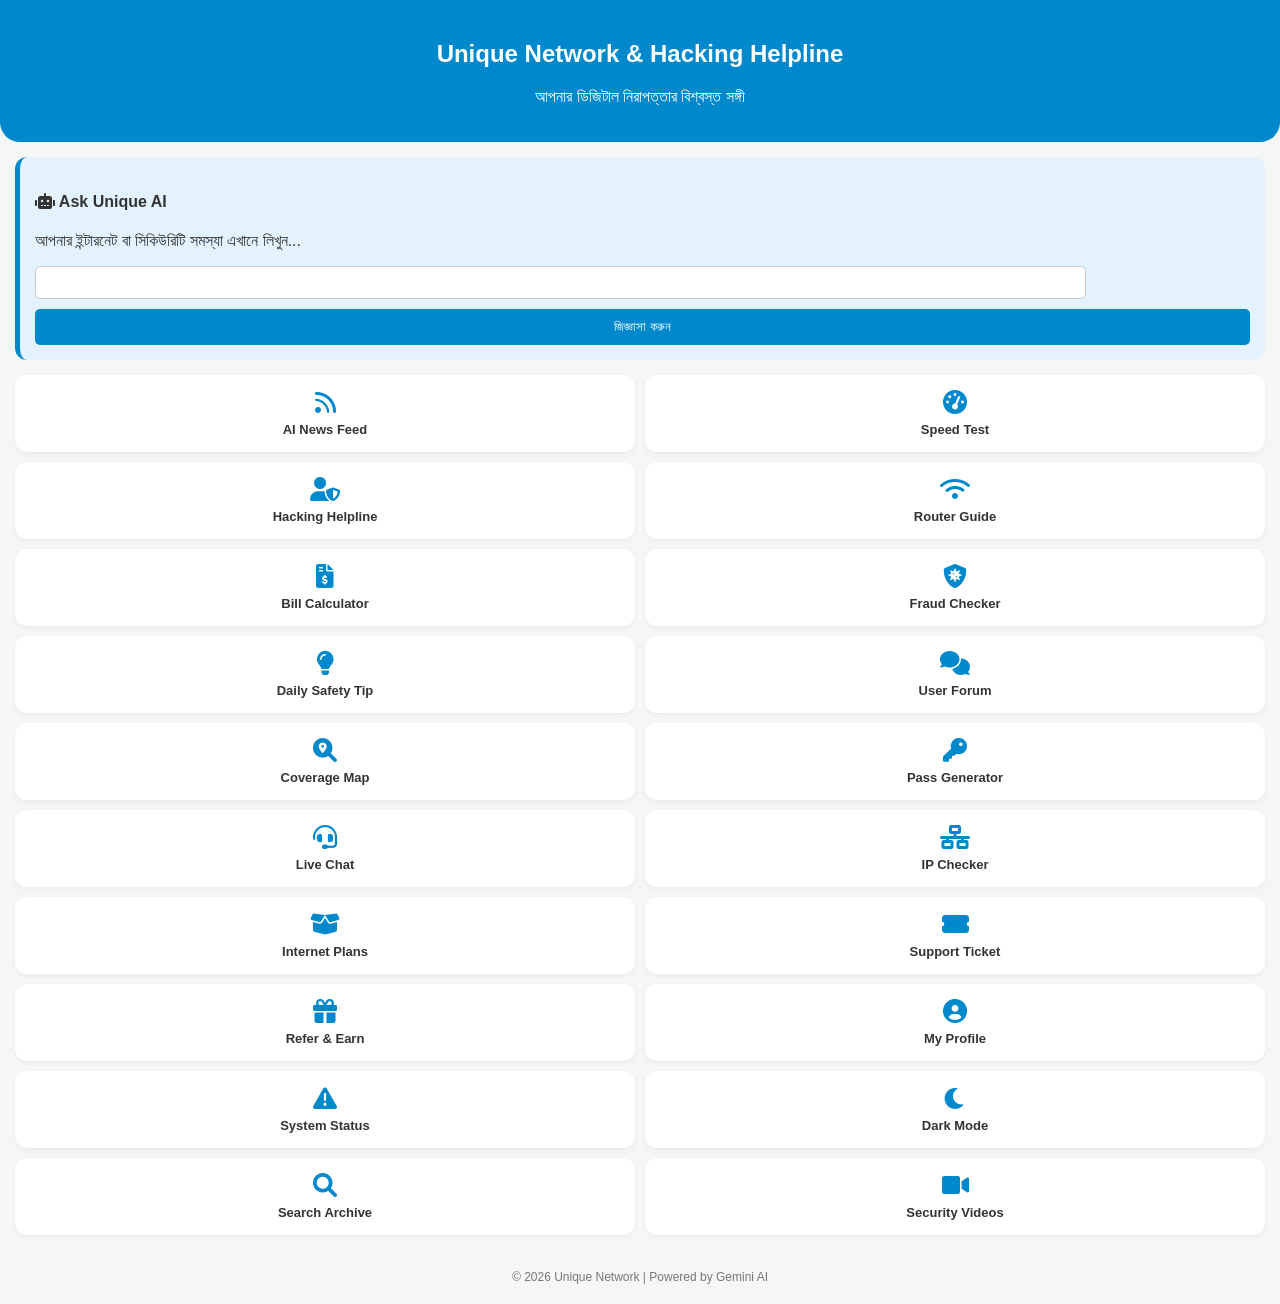
==== index.html @ 54eca602 "Initial commit" ====
<!DOCTYPE html>
<html lang="bn">
<head>
    <meta charset="UTF-8">
    <meta name="viewport" content="width=device-width, initial-scale=1.0">
    <title>Unique AI Mini App</title>
    <script src="https://telegram.org/js/telegram-web-app.js"></script>
    <link rel="stylesheet" href="https://cdnjs.cloudflare.com/ajax/libs/font-awesome/6.0.0/css/all.min.css">
    <style>
        :root { --primary: #0088cc; --bg: #f4f7f6; --card: #ffffff; --text: #333; }
        body { font-family: 'Segoe UI', Tahoma, Geneva, Verdana, sans-serif; background: var(--bg); margin: 0; padding: 0; color: var(--text); }
        .header { background: var(--primary); color: white; padding: 20px; text-align: center; border-bottom-left-radius: 20px; border-bottom-right-radius: 20px; shadow: 0 4px 6px rgba(0,0,0,0.1); }
        .container { padding: 15px; }
        .grid { display: grid; grid-template-columns: repeat(2, 1fr); gap: 10px; margin-top: 15px; }
        .card { background: var(--card); padding: 15px; border-radius: 12px; text-align: center; box-shadow: 0 2px 5px rgba(0,0,0,0.05); transition: 0.3s; }
        .card i { font-size: 24px; color: var(--primary); margin-bottom: 8px; }
        .card p { margin: 0; font-size: 13px; font-weight: 600; }
        .ai-box { background: #e3f2fd; padding: 15px; border-radius: 12px; margin-bottom: 15px; border-left: 5px solid var(--primary); }
        .footer { text-align: center; padding: 20px; font-size: 12px; color: #777; }
        .btn { background: var(--primary); color: white; border: none; padding: 10px 20px; border-radius: 5px; width: 100%; margin-top: 10px; }
    </style>
</head>
<body>
    <div class="header">
        <h2>Unique Network & Hacking Helpline</h2>
        <p>আপনার ডিজিটাল নিরাপত্তার বিশ্বস্ত সঙ্গী</p>
    </div>

    <div class="container">
        <div class="ai-box">
            <h4><i class="fas fa-robot"></i> Ask Unique AI</h4>
            <p>আপনার ইন্টারনেট বা সিকিউরিটি সমস্যা এখানে লিখুন...</p>
            <input type="text" style="width: 85%; padding: 8px; border-radius: 5px; border: 1px solid #ccc;">
            <button class="btn">জিজ্ঞাসা করুন</button>
        </div>

        <div class="grid">
            <div class="card"><i class="fas fa-rss"></i><p>AI News Feed</p></div>
            <div class="card"><i class="fas fa-tachometer-alt"></i><p>Speed Test</p></div>
            <div class="card"><i class="fas fa-user-shield"></i><p>Hacking Helpline</p></div>
            <div class="card"><i class="fas fa-wifi"></i><p>Router Guide</p></div>
            <div class="card"><i class="fas fa-file-invoice-dollar"></i><p>Bill Calculator</p></div>
            <div class="card"><i class="fas fa-shield-virus"></i><p>Fraud Checker</p></div>
            <div class="card"><i class="fas fa-lightbulb"></i><p>Daily Safety Tip</p></div>
            <div class="card"><i class="fas fa-comments"></i><p>User Forum</p></div>
            <div class="card"><i class="fas fa-search-location"></i><p>Coverage Map</p></div>
            <div class="card"><i class="fas fa-key"></i><p>Pass Generator</p></div>
            <div class="card"><i class="fas fa-headset"></i><p>Live Chat</p></div>
            <div class="card"><i class="fas fa-network-wired"></i><p>IP Checker</p></div>
            <div class="card"><i class="fas fa-box-open"></i><p>Internet Plans</p></div>
            <div class="card"><i class="fas fa-ticket-alt"></i><p>Support Ticket</p></div>
            <div class="card"><i class="fas fa-gift"></i><p>Refer & Earn</p></div>
            <div class="card"><i class="fas fa-user-circle"></i><p>My Profile</p></div>
            <div class="card"><i class="fas fa-exclamation-triangle"></i><p>System Status</p></div>
            <div class="card"><i class="fas fa-moon"></i><p>Dark Mode</p></div>
            <div class="card"><i class="fas fa-search"></i><p>Search Archive</p></div>
            <div class="card"><i class="fas fa-video"></i><p>Security Videos</p></div>
        </div>
    </div>

    <div class="footer">
        © 2026 Unique Network | Powered by Gemini AI
    </div>

    <script>
        let tg = window.Telegram.WebApp;
        tg.expand(); // অ্যাপটিকে পূর্ণ স্ক্রিনে খুলবে
    </script>
</body>
  </html>
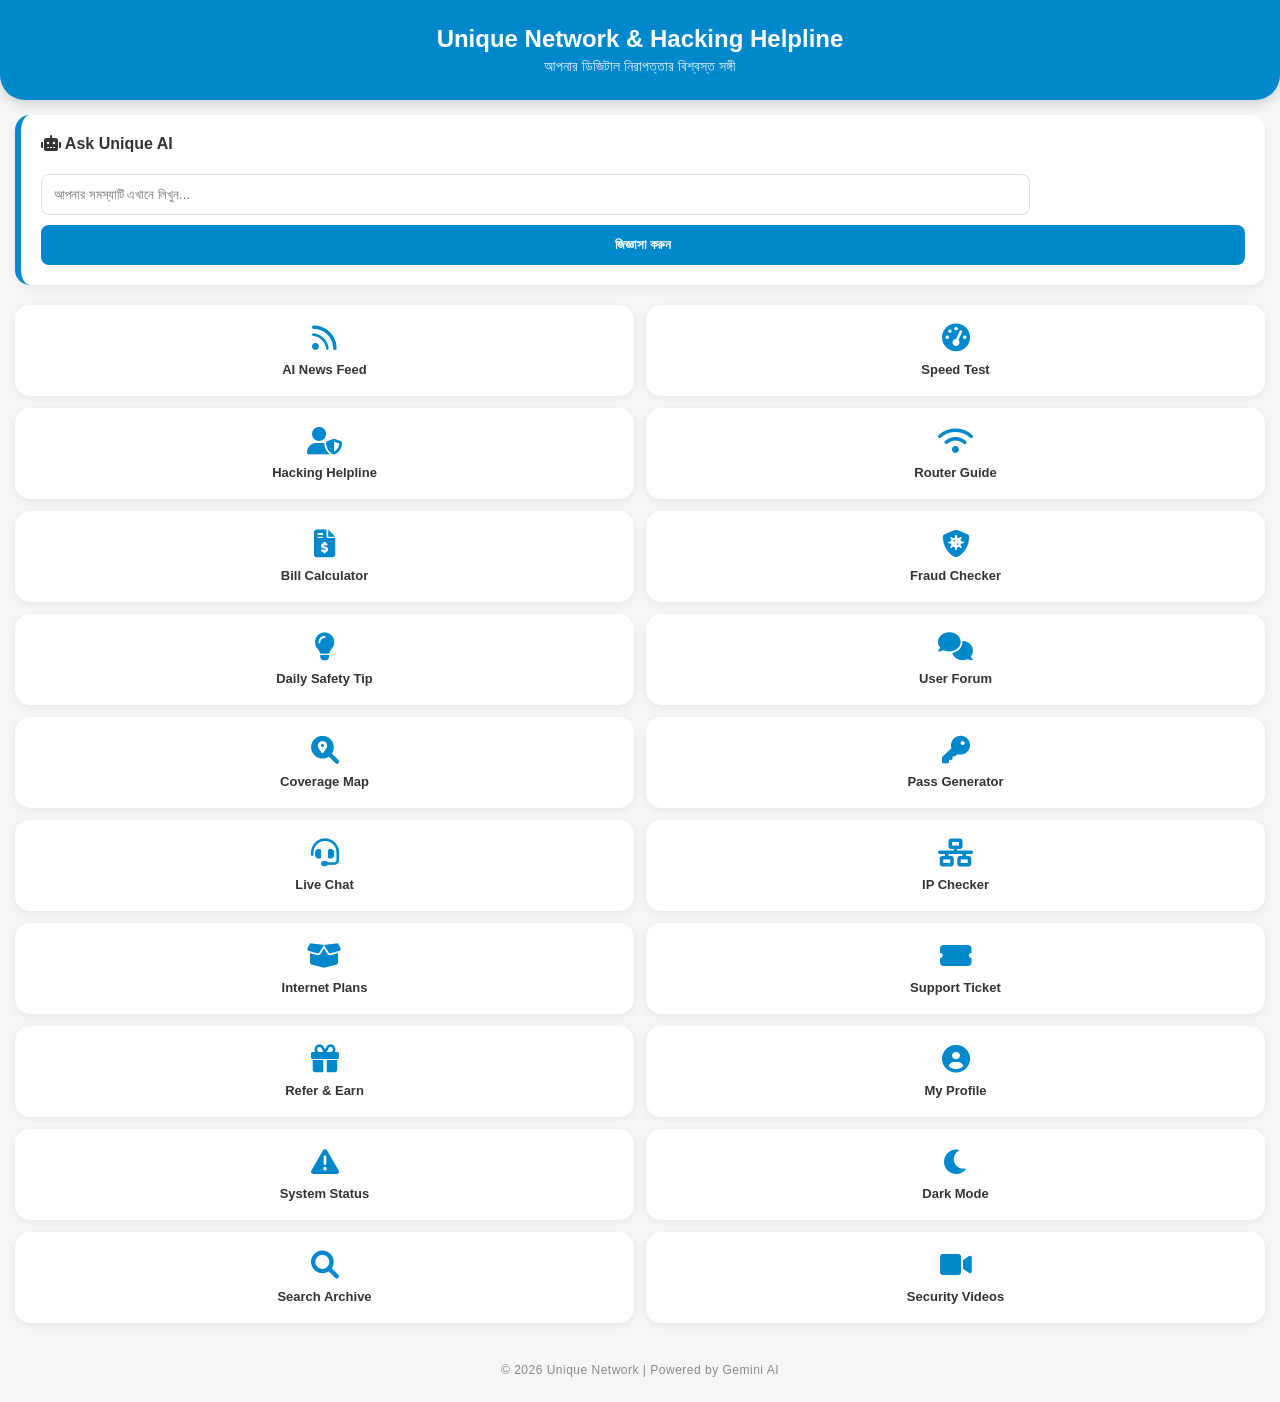
==== commit bc1aed7d: "Refactor index.html with updates and enhancements Updated the title and enhanced styling for the hea" ====
--- a/index.html
+++ b/index.html
@@ -3,58 +3,59 @@
 <head>
     <meta charset="UTF-8">
     <meta name="viewport" content="width=device-width, initial-scale=1.0">
-    <title>Unique AI Mini App</title>
+    <title>Unique AI Super App</title>
     <script src="https://telegram.org/js/telegram-web-app.js"></script>
     <link rel="stylesheet" href="https://cdnjs.cloudflare.com/ajax/libs/font-awesome/6.0.0/css/all.min.css">
     <style>
         :root { --primary: #0088cc; --bg: #f4f7f6; --card: #ffffff; --text: #333; }
-        body { font-family: 'Segoe UI', Tahoma, Geneva, Verdana, sans-serif; background: var(--bg); margin: 0; padding: 0; color: var(--text); }
-        .header { background: var(--primary); color: white; padding: 20px; text-align: center; border-bottom-left-radius: 20px; border-bottom-right-radius: 20px; shadow: 0 4px 6px rgba(0,0,0,0.1); }
+        body { font-family: 'Segoe UI', sans-serif; background: var(--bg); margin: 0; padding: 0; color: var(--text); overflow-x: hidden; }
+        .header { background: var(--primary); color: white; padding: 25px 20px; text-align: center; border-bottom-left-radius: 25px; border-bottom-right-radius: 25px; box-shadow: 0 4px 12px rgba(0,0,0,0.15); }
         .container { padding: 15px; }
-        .grid { display: grid; grid-template-columns: repeat(2, 1fr); gap: 10px; margin-top: 15px; }
-        .card { background: var(--card); padding: 15px; border-radius: 12px; text-align: center; box-shadow: 0 2px 5px rgba(0,0,0,0.05); transition: 0.3s; }
-        .card i { font-size: 24px; color: var(--primary); margin-bottom: 8px; }
+        .ai-box { background: white; padding: 20px; border-radius: 15px; margin-bottom: 20px; border-left: 6px solid var(--primary); box-shadow: 0 4px 6px rgba(0,0,0,0.05); }
+        .ai-box input { width: 80%; padding: 12px; border: 1px solid #ddd; border-radius: 8px; margin-bottom: 10px; }
+        .grid { display: grid; grid-template-columns: repeat(2, 1fr); gap: 12px; }
+        .card { background: var(--card); padding: 18px; border-radius: 15px; text-align: center; box-shadow: 0 2px 8px rgba(0,0,0,0.06); transition: 0.3s; cursor: pointer; border: 1px solid transparent; }
+        .card:active { transform: scale(0.95); background: #e3f2fd; border-color: var(--primary); }
+        .card i { font-size: 28px; color: var(--primary); margin-bottom: 10px; display: block; }
         .card p { margin: 0; font-size: 13px; font-weight: 600; }
-        .ai-box { background: #e3f2fd; padding: 15px; border-radius: 12px; margin-bottom: 15px; border-left: 5px solid var(--primary); }
-        .footer { text-align: center; padding: 20px; font-size: 12px; color: #777; }
-        .btn { background: var(--primary); color: white; border: none; padding: 10px 20px; border-radius: 5px; width: 100%; margin-top: 10px; }
+        .footer { text-align: center; padding: 25px; font-size: 12px; color: #888; letter-spacing: 0.5px; }
+        .btn-main { background: var(--primary); color: white; border: none; padding: 12px 25px; border-radius: 8px; font-weight: bold; cursor: pointer; width: 100%; }
     </style>
 </head>
 <body>
     <div class="header">
-        <h2>Unique Network & Hacking Helpline</h2>
-        <p>আপনার ডিজিটাল নিরাপত্তার বিশ্বস্ত সঙ্গী</p>
+        <h2 style="margin:0;">Unique Network & Hacking Helpline</h2>
+        <p style="margin:5px 0 0; font-size:14px; opacity:0.9;">আপনার ডিজিটাল নিরাপত্তার বিশ্বস্ত সঙ্গী</p>
     </div>
 
     <div class="container">
         <div class="ai-box">
-            <h4><i class="fas fa-robot"></i> Ask Unique AI</h4>
-            <p>আপনার ইন্টারনেট বা সিকিউরিটি সমস্যা এখানে লিখুন...</p>
-            <input type="text" style="width: 85%; padding: 8px; border-radius: 5px; border: 1px solid #ccc;">
-            <button class="btn">জিজ্ঞাসা করুন</button>
+            <h4 style="margin-top:0;"><i class="fas fa-robot"></i> Ask Unique AI</h4>
+            <input type="text" id="aiQuery" placeholder="আপনার সমস্যাটি এখানে লিখুন...">
+            <button class="btn-main" onclick="askAI()">জিজ্ঞাসা করুন</button>
         </div>
 
         <div class="grid">
-            <div class="card"><i class="fas fa-rss"></i><p>AI News Feed</p></div>
-            <div class="card"><i class="fas fa-tachometer-alt"></i><p>Speed Test</p></div>
-            <div class="card"><i class="fas fa-user-shield"></i><p>Hacking Helpline</p></div>
-            <div class="card"><i class="fas fa-wifi"></i><p>Router Guide</p></div>
-            <div class="card"><i class="fas fa-file-invoice-dollar"></i><p>Bill Calculator</p></div>
-            <div class="card"><i class="fas fa-shield-virus"></i><p>Fraud Checker</p></div>
-            <div class="card"><i class="fas fa-lightbulb"></i><p>Daily Safety Tip</p></div>
-            <div class="card"><i class="fas fa-comments"></i><p>User Forum</p></div>
-            <div class="card"><i class="fas fa-search-location"></i><p>Coverage Map</p></div>
-            <div class="card"><i class="fas fa-key"></i><p>Pass Generator</p></div>
-            <div class="card"><i class="fas fa-headset"></i><p>Live Chat</p></div>
-            <div class="card"><i class="fas fa-network-wired"></i><p>IP Checker</p></div>
-            <div class="card"><i class="fas fa-box-open"></i><p>Internet Plans</p></div>
-            <div class="card"><i class="fas fa-ticket-alt"></i><p>Support Ticket</p></div>
-            <div class="card"><i class="fas fa-gift"></i><p>Refer & Earn</p></div>
-            <div class="card"><i class="fas fa-user-circle"></i><p>My Profile</p></div>
-            <div class="card"><i class="fas fa-exclamation-triangle"></i><p>System Status</p></div>
-            <div class="card"><i class="fas fa-moon"></i><p>Dark Mode</p></div>
-            <div class="card"><i class="fas fa-search"></i><p>Search Archive</p></div>
-            <div class="card"><i class="fas fa-video"></i><p>Security Videos</p></div>
+            <div class="card" onclick="openLink('https://uniquenetworkbd.blogspot.com')"><i class="fas fa-rss"></i><p>AI News Feed</p></div>
+            <div class="card" onclick="openLink('https://www.fast.com')"><i class="fas fa-tachometer-alt"></i><p>Speed Test</p></div>
+            <div class="card" onclick="openLink('https://t.me/YourUsername')"><i class="fas fa-user-shield"></i><p>Hacking Helpline</p></div>
+            <div class="card" onclick="alert('রাউটার সেটিংস লোড হচ্ছে...')"><i class="fas fa-wifi"></i><p>Router Guide</p></div>
+            <div class="card" onclick="calculateBill()"><i class="fas fa-file-invoice-dollar"></i><p>Bill Calculator</p></div>
+            <div class="card" onclick="alert('লিঙ্কটি স্ক্যান করা হচ্ছে...')"><i class="fas fa-shield-virus"></i><p>Fraud Checker</p></div>
+            <div class="card" onclick="alert('আজকের টিপস: সবসময় ২-ফ্যাক্টর অথেনটিকেশন ব্যবহার করুন।')"><i class="fas fa-lightbulb"></i><p>Daily Safety Tip</p></div>
+            <div class="card" onclick="openLink('https://t.me/YourGroupLink')"><i class="fas fa-comments"></i><p>User Forum</p></div>
+            <div class="card" onclick="alert('নোয়াখালী এরিয়া ম্যাপ লোড হচ্ছে...')"><i class="fas fa-search-location"></i><p>Coverage Map</p></div>
+            <div class="card" onclick="generatePass()"><i class="fas fa-key"></i><p>Pass Generator</p></div>
+            <div class="card" onclick="openLink('https://wa.me/YourNumber')"><i class="fas fa-headset"></i><p>Live Chat</p></div>
+            <div class="card" onclick="openLink('https://www.whatismyip.com')"><i class="fas fa-network-wired"></i><p>IP Checker</p></div>
+            <div class="card" onclick="alert('আমাদের প্যাকেজ: ৫এমবিপিএস - ৫০০ টাকা')"><i class="fas fa-box-open"></i><p>Internet Plans</p></div>
+            <div class="card" onclick="alert('টিকিট সিস্টেম শীঘ্রই আসছে...')"><i class="fas fa-ticket-alt"></i><p>Support Ticket</p></div>
+            <div class="card" onclick="alert('রেফার করে জিতে নিন ডিসকাউন্ট!')"><i class="fas fa-gift"></i><p>Refer & Earn</p></div>
+            <div class="card" onclick="alert('আপনার প্রোফাইল ডাটা নিরাপদ আছে।')"><i class="fas fa-user-circle"></i><p>My Profile</p></div>
+            <div class="card" onclick="alert('সার্ভার স্ট্যাটাস: অনলাইন ✅')"><i class="fas fa-exclamation-triangle"></i><p>System Status</p></div>
+            <div class="card" onclick="toggleDarkMode()"><i class="fas fa-moon"></i><p>Dark Mode</p></div>
+            <div class="card" onclick="openLink('https://uniquenetworkbd.blogspot.com/search')"><i class="fas fa-search"></i><p>Search Archive</p></div>
+            <div class="card" onclick="openLink('https://youtube.com/@YourChannel')"><i class="fas fa-video"></i><p>Security Videos</p></div>
         </div>
     </div>
 
@@ -64,7 +65,32 @@
 
     <script>
         let tg = window.Telegram.WebApp;
-        tg.expand(); // অ্যাপটিকে পূর্ণ স্ক্রিনে খুলবে
+        tg.expand(); 
+
+        function openLink(url) { tg.openLink(url); }
+
+        function askAI() {
+            let query = document.getElementById('aiQuery').value;
+            if(query) {
+                tg.sendData(query); // এটি Make.com এ ডাটা পাঠাবে
+                alert("আপনার প্রশ্নটি জমা হয়েছে। এআই শীঘ্রই উত্তর দেবে।");
+            }
+        }
+
+        function generatePass() {
+            let pass = Math.random().toString(36).slice(-10);
+            alert("আপনার সিকিউর পাসওয়ার্ড: " + pass);
+        }
+
+        function calculateBill() {
+            let speed = prompt("কত Mbps ইন্টারনেট প্রয়োজন?");
+            if(speed) alert(speed + " Mbps এর আনুমানিক বিল " + (speed * 100) + " টাকা।");
+        }
+
+        function toggleDarkMode() {
+            document.body.style.backgroundColor = (document.body.style.backgroundColor === 'rgb(34, 34, 34)') ? '#f4f7f6' : '#222';
+            document.body.style.color = (document.body.style.color === 'white') ? '#333' : 'white';
+        }
     </script>
 </body>
-  </html>
+</html>
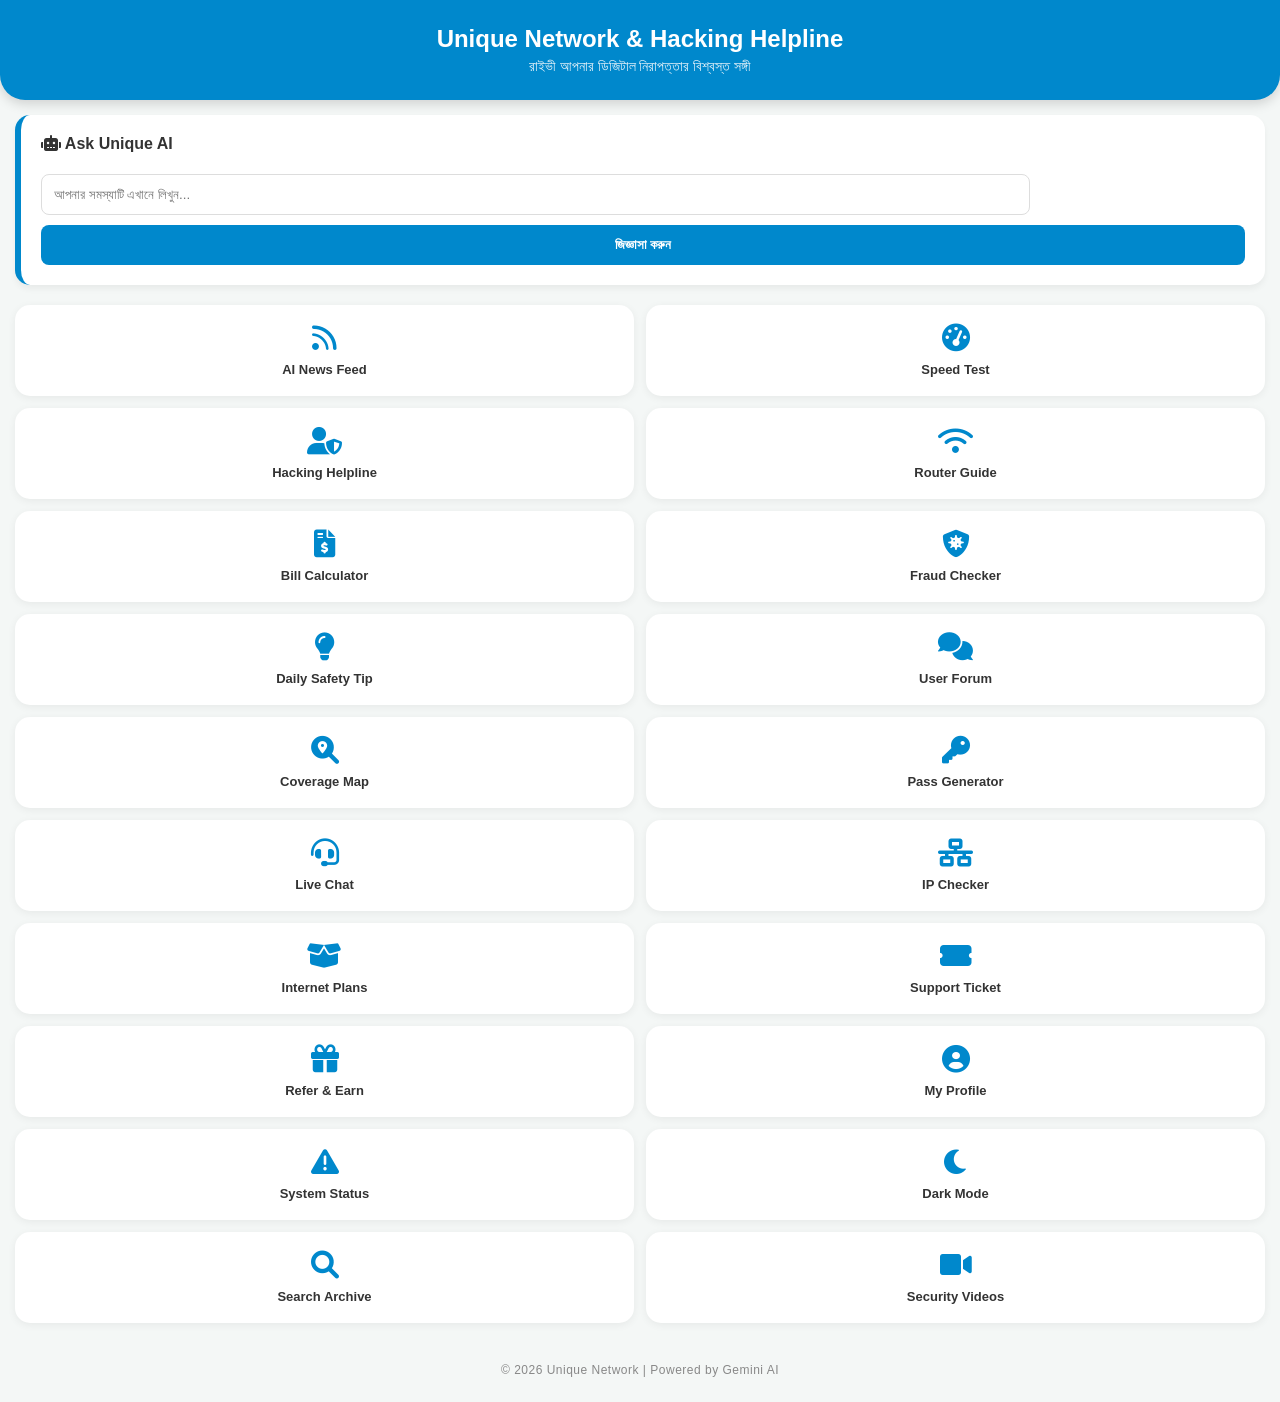
==== commit dcdcb372: "Update index.html" ====
--- a/index.html
+++ b/index.html
@@ -25,7 +25,7 @@
 <body>
     <div class="header">
         <h2 style="margin:0;">Unique Network & Hacking Helpline</h2>
-        <p style="margin:5px 0 0; font-size:14px; opacity:0.9;">আপনার ডিজিটাল নিরাপত্তার বিশ্বস্ত সঙ্গী</p>
+        <p style="margin:5px 0 0; font-size:14px; opacity:0.9;">রাইভী আপনার ডিজিটাল নিরাপত্তার বিশ্বস্ত সঙ্গী</p>
     </div>
 
     <div class="container">
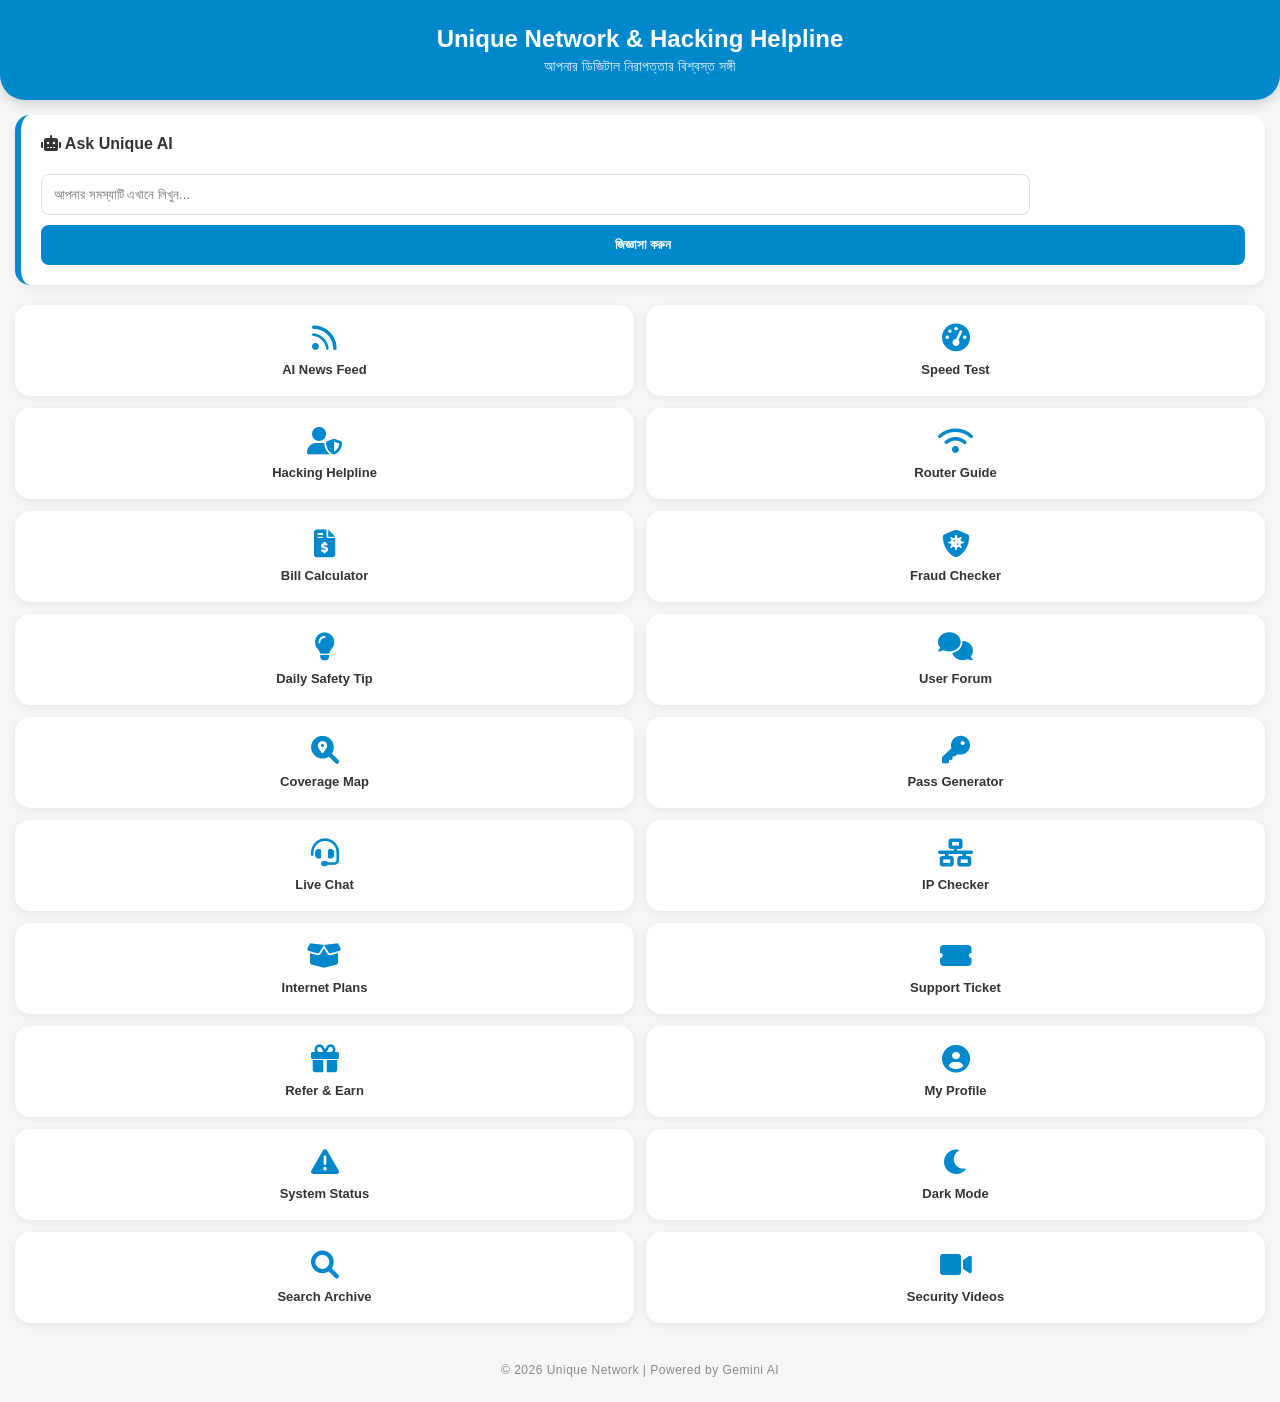
==== commit 25b068ad: "Update index.html" ====
--- a/index.html
+++ b/index.html
@@ -25,7 +25,7 @@
 <body>
     <div class="header">
         <h2 style="margin:0;">Unique Network & Hacking Helpline</h2>
-        <p style="margin:5px 0 0; font-size:14px; opacity:0.9;">রাইভী আপনার ডিজিটাল নিরাপত্তার বিশ্বস্ত সঙ্গী</p>
+        <p style="margin:5px 0 0; font-size:14px; opacity:0.9;">আপনার ডিজিটাল নিরাপত্তার বিশ্বস্ত সঙ্গী</p>
     </div>
 
     <div class="container">
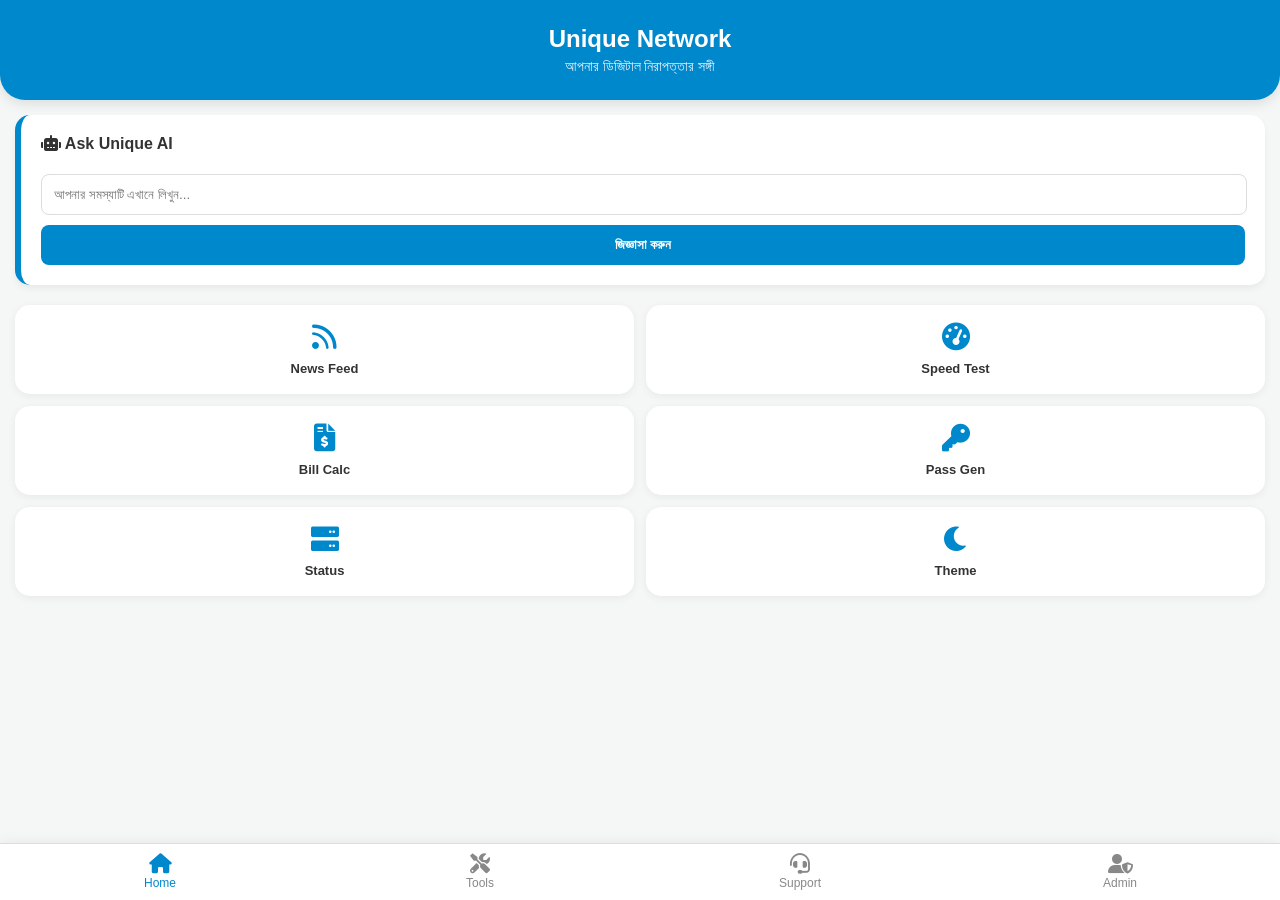
==== commit 56beda2c: "Refactor index.html structure and content" ====
--- a/index.html
+++ b/index.html
@@ -4,28 +4,14 @@
     <meta charset="UTF-8">
     <meta name="viewport" content="width=device-width, initial-scale=1.0">
     <title>Unique AI Super App</title>
+    <link rel="stylesheet" href="css/style.css">
+    <link rel="stylesheet" href="https://cdnjs.cloudflare.com/ajax/libs/font-awesome/6.0.0/css/all.min.css">
     <script src="https://telegram.org/js/telegram-web-app.js"></script>
-    <link rel="stylesheet" href="https://cdnjs.cloudflare.com/ajax/libs/font-awesome/6.0.0/css/all.min.css">
-    <style>
-        :root { --primary: #0088cc; --bg: #f4f7f6; --card: #ffffff; --text: #333; }
-        body { font-family: 'Segoe UI', sans-serif; background: var(--bg); margin: 0; padding: 0; color: var(--text); overflow-x: hidden; }
-        .header { background: var(--primary); color: white; padding: 25px 20px; text-align: center; border-bottom-left-radius: 25px; border-bottom-right-radius: 25px; box-shadow: 0 4px 12px rgba(0,0,0,0.15); }
-        .container { padding: 15px; }
-        .ai-box { background: white; padding: 20px; border-radius: 15px; margin-bottom: 20px; border-left: 6px solid var(--primary); box-shadow: 0 4px 6px rgba(0,0,0,0.05); }
-        .ai-box input { width: 80%; padding: 12px; border: 1px solid #ddd; border-radius: 8px; margin-bottom: 10px; }
-        .grid { display: grid; grid-template-columns: repeat(2, 1fr); gap: 12px; }
-        .card { background: var(--card); padding: 18px; border-radius: 15px; text-align: center; box-shadow: 0 2px 8px rgba(0,0,0,0.06); transition: 0.3s; cursor: pointer; border: 1px solid transparent; }
-        .card:active { transform: scale(0.95); background: #e3f2fd; border-color: var(--primary); }
-        .card i { font-size: 28px; color: var(--primary); margin-bottom: 10px; display: block; }
-        .card p { margin: 0; font-size: 13px; font-weight: 600; }
-        .footer { text-align: center; padding: 25px; font-size: 12px; color: #888; letter-spacing: 0.5px; }
-        .btn-main { background: var(--primary); color: white; border: none; padding: 12px 25px; border-radius: 8px; font-weight: bold; cursor: pointer; width: 100%; }
-    </style>
 </head>
 <body>
     <div class="header">
-        <h2 style="margin:0;">Unique Network & Hacking Helpline</h2>
-        <p style="margin:5px 0 0; font-size:14px; opacity:0.9;">আপনার ডিজিটাল নিরাপত্তার বিশ্বস্ত সঙ্গী</p>
+        <h2 style="margin:0;">Unique Network</h2>
+        <p style="margin:5px 0 0; font-size:14px; opacity:0.9;">আপনার ডিজিটাল নিরাপত্তার সঙ্গী</p>
     </div>
 
     <div class="container">
@@ -36,61 +22,22 @@
         </div>
 
         <div class="grid">
-            <div class="card" onclick="openLink('https://uniquenetworkbd.blogspot.com')"><i class="fas fa-rss"></i><p>AI News Feed</p></div>
+            <div class="card" onclick="openLink('https://uniquenetworkbd.blogspot.com')"><i class="fas fa-rss"></i><p>News Feed</p></div>
             <div class="card" onclick="openLink('https://www.fast.com')"><i class="fas fa-tachometer-alt"></i><p>Speed Test</p></div>
-            <div class="card" onclick="openLink('https://t.me/YourUsername')"><i class="fas fa-user-shield"></i><p>Hacking Helpline</p></div>
-            <div class="card" onclick="alert('রাউটার সেটিংস লোড হচ্ছে...')"><i class="fas fa-wifi"></i><p>Router Guide</p></div>
-            <div class="card" onclick="calculateBill()"><i class="fas fa-file-invoice-dollar"></i><p>Bill Calculator</p></div>
-            <div class="card" onclick="alert('লিঙ্কটি স্ক্যান করা হচ্ছে...')"><i class="fas fa-shield-virus"></i><p>Fraud Checker</p></div>
-            <div class="card" onclick="alert('আজকের টিপস: সবসময় ২-ফ্যাক্টর অথেনটিকেশন ব্যবহার করুন।')"><i class="fas fa-lightbulb"></i><p>Daily Safety Tip</p></div>
-            <div class="card" onclick="openLink('https://t.me/YourGroupLink')"><i class="fas fa-comments"></i><p>User Forum</p></div>
-            <div class="card" onclick="alert('নোয়াখালী এরিয়া ম্যাপ লোড হচ্ছে...')"><i class="fas fa-search-location"></i><p>Coverage Map</p></div>
-            <div class="card" onclick="generatePass()"><i class="fas fa-key"></i><p>Pass Generator</p></div>
-            <div class="card" onclick="openLink('https://wa.me/YourNumber')"><i class="fas fa-headset"></i><p>Live Chat</p></div>
-            <div class="card" onclick="openLink('https://www.whatismyip.com')"><i class="fas fa-network-wired"></i><p>IP Checker</p></div>
-            <div class="card" onclick="alert('আমাদের প্যাকেজ: ৫এমবিপিএস - ৫০০ টাকা')"><i class="fas fa-box-open"></i><p>Internet Plans</p></div>
-            <div class="card" onclick="alert('টিকিট সিস্টেম শীঘ্রই আসছে...')"><i class="fas fa-ticket-alt"></i><p>Support Ticket</p></div>
-            <div class="card" onclick="alert('রেফার করে জিতে নিন ডিসকাউন্ট!')"><i class="fas fa-gift"></i><p>Refer & Earn</p></div>
-            <div class="card" onclick="alert('আপনার প্রোফাইল ডাটা নিরাপদ আছে।')"><i class="fas fa-user-circle"></i><p>My Profile</p></div>
-            <div class="card" onclick="alert('সার্ভার স্ট্যাটাস: অনলাইন ✅')"><i class="fas fa-exclamation-triangle"></i><p>System Status</p></div>
-            <div class="card" onclick="toggleDarkMode()"><i class="fas fa-moon"></i><p>Dark Mode</p></div>
-            <div class="card" onclick="openLink('https://uniquenetworkbd.blogspot.com/search')"><i class="fas fa-search"></i><p>Search Archive</p></div>
-            <div class="card" onclick="openLink('https://youtube.com/@YourChannel')"><i class="fas fa-video"></i><p>Security Videos</p></div>
+            <div class="card" onclick="calculateBill()"><i class="fas fa-file-invoice-dollar"></i><p>Bill Calc</p></div>
+            <div class="card" onclick="generatePass()"><i class="fas fa-key"></i><p>Pass Gen</p></div>
+            <div class="card" onclick="alert('সার্ভার স্ট্যাটাস: অনলাইন ✅')"><i class="fas fa-server"></i><p>Status</p></div>
+            <div class="card" onclick="toggleDarkMode()"><i class="fas fa-moon"></i><p>Theme</p></div>
         </div>
     </div>
 
-    <div class="footer">
-        © 2026 Unique Network | Powered by Gemini AI
-    </div>
+    <nav class="bottom-nav">
+        <a href="index.html" class="nav-item active"><i class="fas fa-home"></i>Home</a>
+        <a href="#" class="nav-item" onclick="alert('Tools Coming Soon')"><i class="fas fa-tools"></i>Tools</a>
+        <a href="https://t.me/YourUsername" class="nav-item"><i class="fas fa-headset"></i>Support</a>
+        <a href="admin/dashboard.html" class="nav-item"><i class="fas fa-user-shield"></i>Admin</a>
+    </nav>
 
-    <script>
-        let tg = window.Telegram.WebApp;
-        tg.expand(); 
-
-        function openLink(url) { tg.openLink(url); }
-
-        function askAI() {
-            let query = document.getElementById('aiQuery').value;
-            if(query) {
-                tg.sendData(query); // এটি Make.com এ ডাটা পাঠাবে
-                alert("আপনার প্রশ্নটি জমা হয়েছে। এআই শীঘ্রই উত্তর দেবে।");
-            }
-        }
-
-        function generatePass() {
-            let pass = Math.random().toString(36).slice(-10);
-            alert("আপনার সিকিউর পাসওয়ার্ড: " + pass);
-        }
-
-        function calculateBill() {
-            let speed = prompt("কত Mbps ইন্টারনেট প্রয়োজন?");
-            if(speed) alert(speed + " Mbps এর আনুমানিক বিল " + (speed * 100) + " টাকা।");
-        }
-
-        function toggleDarkMode() {
-            document.body.style.backgroundColor = (document.body.style.backgroundColor === 'rgb(34, 34, 34)') ? '#f4f7f6' : '#222';
-            document.body.style.color = (document.body.style.color === 'white') ? '#333' : 'white';
-        }
-    </script>
+    <script src="js/main.js"></script>
 </body>
 </html>
--- a/css/style.css
+++ b/css/style.css
@@ -0,0 +1,23 @@
+:root { --primary: #0088cc; --bg: #f4f7f6; --card: #ffffff; --text: #333; }
+body { font-family: 'Segoe UI', sans-serif; background: var(--bg); margin: 0; padding-bottom: 70px; color: var(--text); overflow-x: hidden; }
+
+.header { background: var(--primary); color: white; padding: 25px 20px; text-align: center; border-bottom-left-radius: 25px; border-bottom-right-radius: 25px; box-shadow: 0 4px 12px rgba(0,0,0,0.1); }
+
+.container { padding: 15px; }
+
+.ai-box { background: white; padding: 20px; border-radius: 15px; margin-bottom: 20px; border-left: 6px solid var(--primary); box-shadow: 0 4px 6px rgba(0,0,0,0.05); }
+.ai-box input { width: calc(100% - 24px); padding: 12px; border: 1px solid #ddd; border-radius: 8px; margin-bottom: 10px; outline: none; }
+
+.grid { display: grid; grid-template-columns: repeat(2, 1fr); gap: 12px; }
+.card { background: var(--card); padding: 18px; border-radius: 15px; text-align: center; box-shadow: 0 2px 8px rgba(0,0,0,0.06); transition: 0.3s; cursor: pointer; }
+.card:active { transform: scale(0.95); background: #e3f2fd; }
+.card i { font-size: 28px; color: var(--primary); margin-bottom: 10px; display: block; }
+.card p { margin: 0; font-size: 13px; font-weight: 600; }
+
+/* Bottom Navigation Bar */
+.bottom-nav { position: fixed; bottom: 0; width: 100%; background: #ffffff; display: flex; justify-content: space-around; padding: 10px 0; border-top: 1px solid #ddd; box-shadow: 0 -2px 10px rgba(0,0,0,0.05); z-index: 1000; }
+.nav-item { text-align: center; color: #888; text-decoration: none; font-size: 12px; flex: 1; transition: 0.3s; }
+.nav-item i { font-size: 20px; display: block; margin-bottom: 2px; }
+.nav-item.active { color: var(--primary); }
+
+.btn-main { background: var(--primary); color: white; border: none; padding: 12px 25px; border-radius: 8px; font-weight: bold; cursor: pointer; width: 100%; }
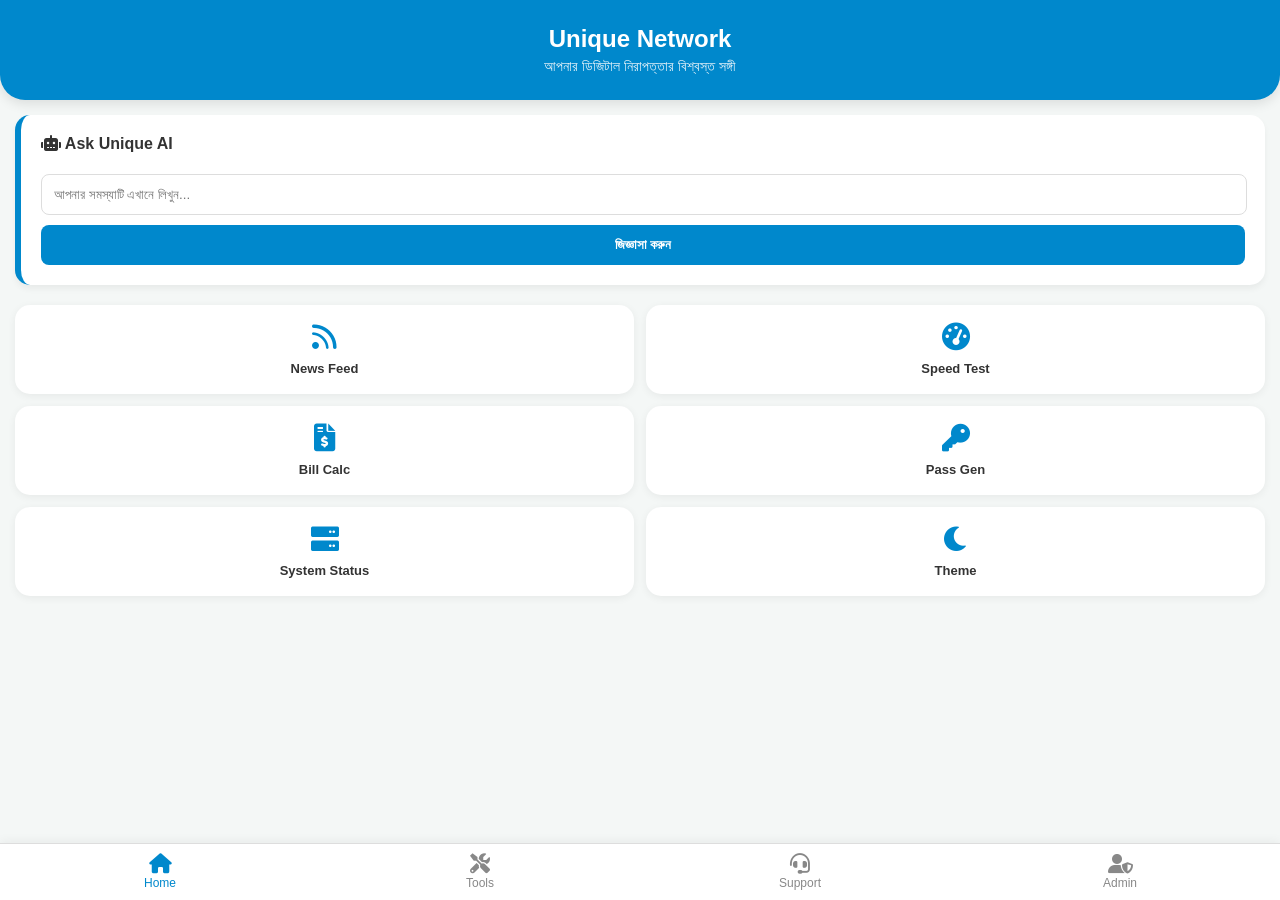
==== commit 28a6f6d6: "Update text and links in index.html" ====
--- a/index.html
+++ b/index.html
@@ -11,7 +11,7 @@
 <body>
     <div class="header">
         <h2 style="margin:0;">Unique Network</h2>
-        <p style="margin:5px 0 0; font-size:14px; opacity:0.9;">আপনার ডিজিটাল নিরাপত্তার সঙ্গী</p>
+        <p style="margin:5px 0 0; font-size:14px; opacity:0.9;">আপনার ডিজিটাল নিরাপত্তার বিশ্বস্ত সঙ্গী</p>
     </div>
 
     <div class="container">
@@ -26,18 +26,28 @@
             <div class="card" onclick="openLink('https://www.fast.com')"><i class="fas fa-tachometer-alt"></i><p>Speed Test</p></div>
             <div class="card" onclick="calculateBill()"><i class="fas fa-file-invoice-dollar"></i><p>Bill Calc</p></div>
             <div class="card" onclick="generatePass()"><i class="fas fa-key"></i><p>Pass Gen</p></div>
-            <div class="card" onclick="alert('সার্ভার স্ট্যাটাস: অনলাইন ✅')"><i class="fas fa-server"></i><p>Status</p></div>
+            <div class="card" onclick="alert('সার্ভার স্ট্যাটাস: অনলাইন ✅')"><i class="fas fa-server"></i><p>System Status</p></div>
             <div class="card" onclick="toggleDarkMode()"><i class="fas fa-moon"></i><p>Theme</p></div>
         </div>
     </div>
 
     <nav class="bottom-nav">
         <a href="index.html" class="nav-item active"><i class="fas fa-home"></i>Home</a>
-        <a href="#" class="nav-item" onclick="alert('Tools Coming Soon')"><i class="fas fa-tools"></i>Tools</a>
-        <a href="https://t.me/YourUsername" class="nav-item"><i class="fas fa-headset"></i>Support</a>
+        <a href="tools.html" class="nav-item"><i class="fas fa-tools"></i>Tools</a>
+        <a href="javascript:void(0)" class="nav-item" onclick="openSupportPopup()"><i class="fas fa-headset"></i>Support</a>
         <a href="admin/dashboard.html" class="nav-item"><i class="fas fa-user-shield"></i>Admin</a>
     </nav>
 
     <script src="js/main.js"></script>
+    <script>
+        function openSupportPopup() {
+            const tg = window.Telegram.WebApp;
+            tg.showConfirm("আপনি কি আমাদের সাপোর্ট বটের সাথে কথা বলতে চান?", (confirm) => {
+                if (confirm) {
+                    tg.openTelegramLink("https://t.me/UniqueAIAssistantBot");
+                }
+            });
+        }
+    </script>
 </body>
 </html>
